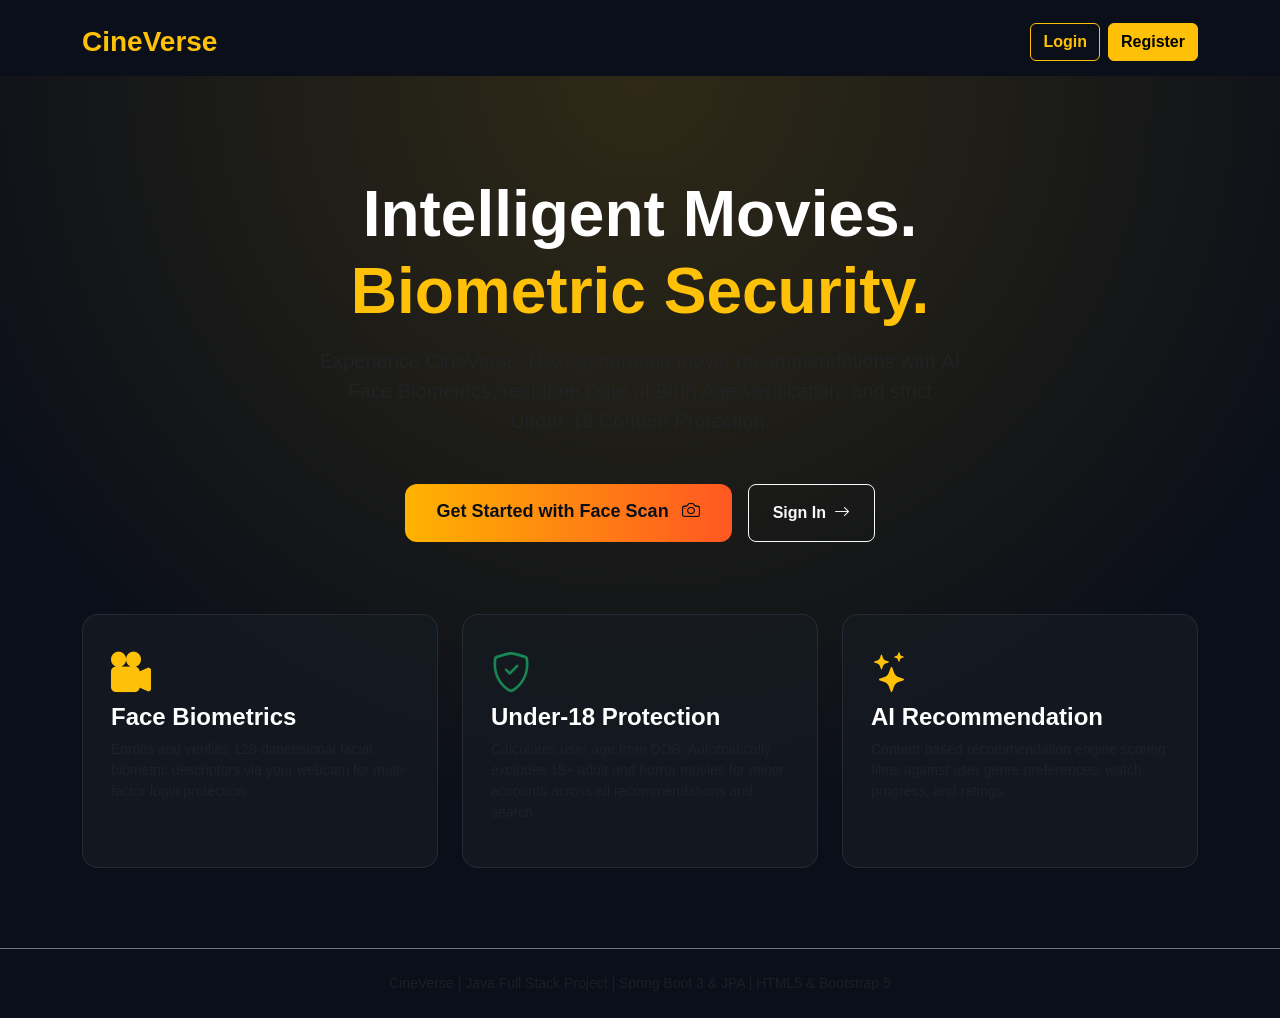
==== src/main/resources/static/index.html @ b114fef0 "Add complete PWA install support and mobile app manifest tags across all pages" ====
<!DOCTYPE html>
<html lang="en">
<head>
<meta charset="UTF-8">
<meta name="viewport" content="width=device-width, initial-scale=1.0">
<title>CineVerse - AI Movie Recommendation System</title>
<link rel="manifest" href="/manifest.json">
<meta name="theme-color" content="#ffc107">
<meta name="mobile-web-app-capable" content="yes">
<meta name="apple-mobile-web-app-capable" content="yes">
<meta name="apple-mobile-web-app-status-bar-style" content="black-translucent">
<meta name="apple-mobile-web-app-title" content="CineVerse">
<link rel="apple-touch-icon" href="/icons/icon-192.png">
<link href="https://cdn.jsdelivr.net/npm/bootstrap@5.3.3/dist/css/bootstrap.min.css" rel="stylesheet">
<link rel="stylesheet" href="https://cdn.jsdelivr.net/npm/bootstrap-icons@1.11.3/font/bootstrap-icons.min.css">
<style>
body {
    background: #0b0f19;
    color: #e2e8f0;
    font-family: 'Segoe UI', Arial, sans-serif;
    min-height: 100vh;
}
.hero {
    padding: 100px 20px 80px;
    background: radial-gradient(circle at top, rgba(255, 193, 7, 0.15), transparent 70%);
}
.feature-card {
    background: rgba(22, 27, 34, 0.8);
    border: 1px solid rgba(255, 255, 255, 0.08);
    border-radius: 16px;
    padding: 28px;
    transition: transform 0.3s;
    height: 100%;
}
.feature-card:hover {
    transform: translateY(-6px);
    border-color: rgba(255, 193, 7, 0.4);
}
.btn-hero {
    background: linear-gradient(90deg, #ffb300, #ff5722);
    border: none;
    color: #0b0f19;
    font-weight: bold;
    padding: 14px 32px;
    border-radius: 12px;
    font-size: 18px;
}
.btn-hero:hover {
    color: #000;
    box-shadow: 0 0 25px rgba(255, 193, 7, 0.5);
}
</style>
</head>
<body>

<nav class="navbar navbar-expand-lg navbar-dark bg-transparent pt-3">
    <div class="container">
        <a class="navbar-brand text-warning fw-bold fs-3" href="#"> CineVerse</a>
        <div class="d-flex gap-2">
            <a href="login.html" class="btn btn-outline-warning fw-bold">Login</a>
            <a href="register.html" class="btn btn-warning fw-bold">Register</a>
        </div>
    </div>
</nav>

<div class="hero text-center">
    <div class="container">
        <h1 class="display-3 fw-bold text-white mb-3">
            Intelligent Movies. <br><span class="text-warning">Biometric Security.</span>
        </h1>
        <p class="lead text-muted mx-auto mb-5" style="max-width: 650px;">
            Experience CineVerse: Next-generation movie recommendations with <strong>AI Face Biometrics</strong>, real-time <strong>Date of Birth Age Verification</strong>, and strict <strong>Under-18 Content Protection</strong>.
        </p>

        <div class="d-flex justify-content-center gap-3 mb-5">
            <a href="register.html" class="btn btn-hero">
                Get Started with Face Scan <i class="bi bi-camera ms-2"></i>
            </a>
            <a href="login.html" class="btn btn-outline-light px-4 py-3 rounded-3 fw-bold">
                Sign In <i class="bi bi-arrow-right ms-1"></i>
            </a>
        </div>

        <div class="row g-4 text-start mt-4">
            <div class="col-md-4">
                <div class="feature-card">
                    <i class="bi bi-camera-reels-fill text-warning fs-1 mb-3"></i>
                    <h4 class="text-white fw-bold">Face Biometrics</h4>
                    <p class="text-muted small">
                        Enrolls and verifies 128-dimensional facial biometric descriptors via your webcam for multi-factor login protection.
                    </p>
                </div>
            </div>
            <div class="col-md-4">
                <div class="feature-card">
                    <i class="bi bi-shield-check text-success fs-1 mb-3"></i>
                    <h4 class="text-white fw-bold">Under-18 Protection</h4>
                    <p class="text-muted small">
                        Calculates user age from DOB. Automatically excludes 18+ adult and horror movies for minor accounts across all recommendations and search.
                    </p>
                </div>
            </div>
            <div class="col-md-4">
                <div class="feature-card">
                    <i class="bi bi-stars text-warning fs-1 mb-3"></i>
                    <h4 class="text-white fw-bold">AI Recommendation</h4>
                    <p class="text-muted small">
                        Content-based recommendation engine scoring films against user genre preferences, watch progress, and ratings.
                    </p>
                </div>
            </div>
        </div>

    </div>
</div>

<footer class="text-center py-4 border-top border-secondary text-muted small">
    CineVerse | Java Full Stack Project | Spring Boot 3 & JPA | HTML5 & Bootstrap 5
</footer>

<script src="/js/pwa-install.js"></script>
</body>
</html>
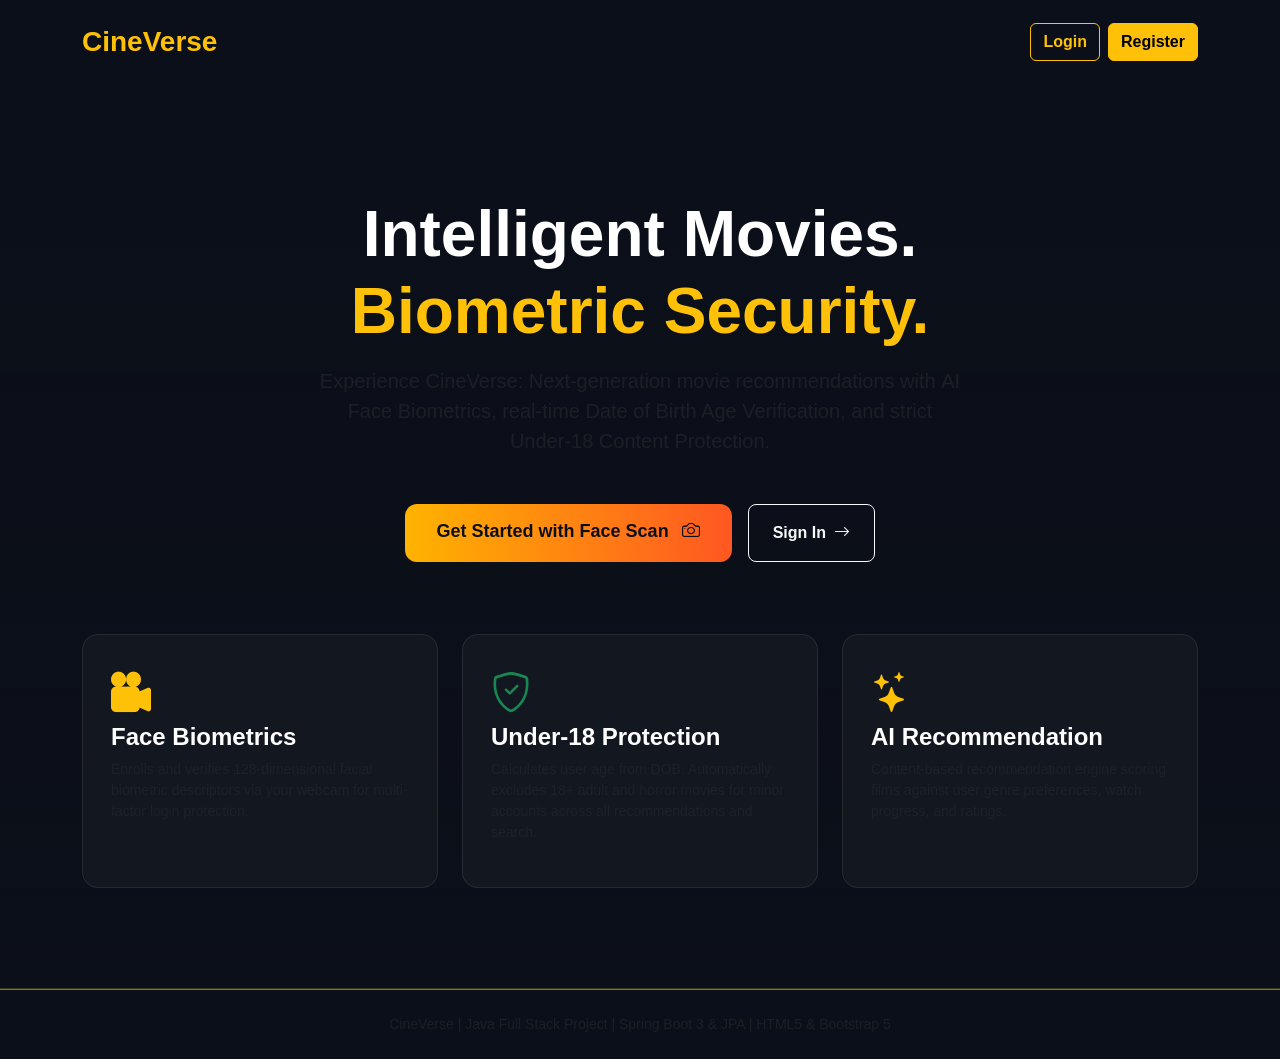
==== commit fb4cedaa: "Add cinematic movie collage background to Landing, Login, Register, and Dashboard pages" ====
--- a/src/main/resources/static/index.html
+++ b/src/main/resources/static/index.html
@@ -21,8 +21,11 @@
     min-height: 100vh;
 }
 .hero {
-    padding: 100px 20px 80px;
-    background: radial-gradient(circle at top, rgba(255, 193, 7, 0.15), transparent 70%);
+    position: relative;
+    padding: 120px 20px 100px;
+    background: linear-gradient(180deg, rgba(11, 15, 25, 0.78) 0%, rgba(11, 15, 25, 0.88) 60%, #0b0f19 100%),
+                url('/images/movie-collage-bg.jpg') center/cover no-repeat;
+    border-bottom: 1px solid rgba(255, 193, 7, 0.2);
 }
 .feature-card {
     background: rgba(22, 27, 34, 0.8);
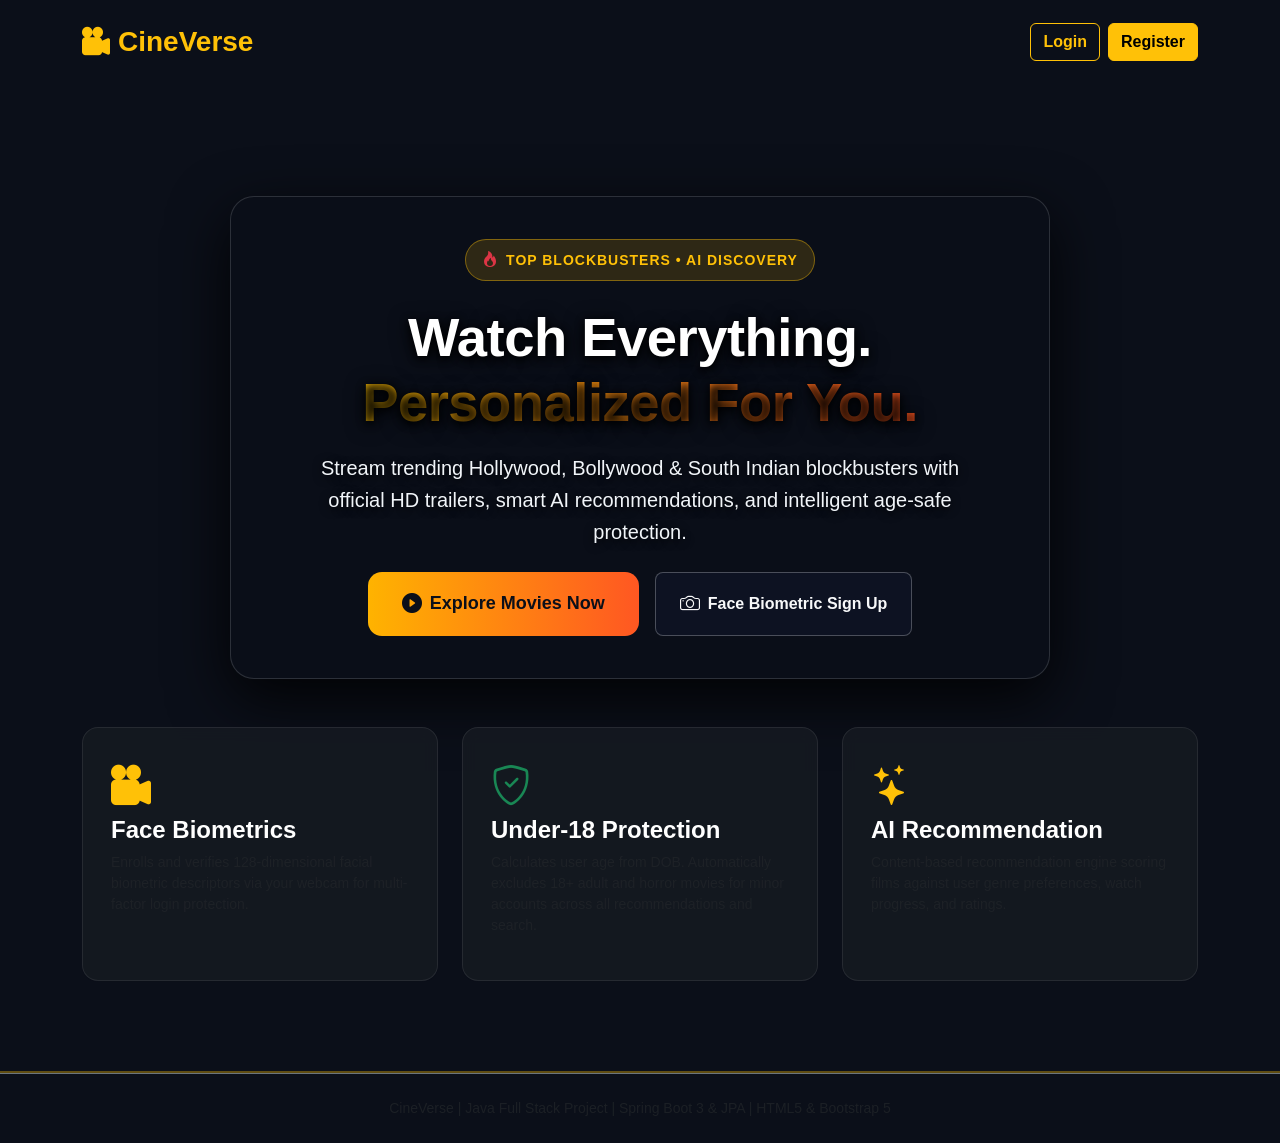
==== commit 0cc3114f: "Make movie collage background unblurred and update hero headline to matching streaming copy" ====
--- a/src/main/resources/static/index.html
+++ b/src/main/resources/static/index.html
@@ -22,18 +22,68 @@
 }
 .hero {
     position: relative;
-    padding: 120px 20px 100px;
-    background: linear-gradient(180deg, rgba(11, 15, 25, 0.78) 0%, rgba(11, 15, 25, 0.88) 60%, #0b0f19 100%),
-                url('/images/movie-collage-bg.jpg') center/cover no-repeat;
-    border-bottom: 1px solid rgba(255, 193, 7, 0.2);
+    padding: 120px 20px 90px;
+    background-image: url('/images/movie-collage-bg.jpg');
+    background-size: cover;
+    background-position: center top;
+    background-repeat: no-repeat;
+    border-bottom: 2px solid rgba(255, 193, 7, 0.35);
+}
+.hero::before {
+    content: '';
+    position: absolute;
+    top: 0;
+    left: 0;
+    right: 0;
+    bottom: 0;
+    background: linear-gradient(
+        180deg, 
+        rgba(11, 15, 25, 0.50) 0%, 
+        rgba(11, 15, 25, 0.30) 40%, 
+        rgba(11, 15, 25, 0.65) 80%, 
+        rgba(11, 15, 25, 0.98) 100%
+    );
+    z-index: 1;
+}
+.hero .container {
+    position: relative;
+    z-index: 2;
+}
+.hero-content-box {
+    max-width: 820px;
+    background: rgba(11, 15, 25, 0.70);
+    padding: 42px 28px;
+    border-radius: 24px;
+    border: 1px solid rgba(255, 255, 255, 0.14);
+    box-shadow: 0 20px 60px rgba(0, 0, 0, 0.85);
+    margin: 0 auto;
+}
+.hero-title {
+    font-size: 3.4rem;
+    font-weight: 900;
+    letter-spacing: -0.5px;
+    text-shadow: 0 4px 20px rgba(0, 0, 0, 0.9), 0 2px 8px #000;
+}
+.text-gradient {
+    background: linear-gradient(90deg, #ffc107, #ff5722);
+    -webkit-background-clip: text;
+    -webkit-text-fill-color: transparent;
+}
+.hero-subtitle {
+    color: #f1f5f9 !important;
+    font-size: 1.25rem;
+    line-height: 1.6;
+    text-shadow: 0 2px 10px rgba(0, 0, 0, 0.95);
+    max-width: 680px;
 }
 .feature-card {
-    background: rgba(22, 27, 34, 0.8);
+    background: rgba(22, 27, 34, 0.85);
     border: 1px solid rgba(255, 255, 255, 0.08);
     border-radius: 16px;
     padding: 28px;
     transition: transform 0.3s;
     height: 100%;
+    backdrop-filter: blur(8px);
 }
 .feature-card:hover {
     transform: translateY(-6px);
@@ -44,21 +94,25 @@
     border: none;
     color: #0b0f19;
     font-weight: bold;
-    padding: 14px 32px;
-    border-radius: 12px;
+    padding: 14px 34px;
+    border-radius: 14px;
     font-size: 18px;
+    transition: all 0.3s;
 }
 .btn-hero:hover {
     color: #000;
-    box-shadow: 0 0 25px rgba(255, 193, 7, 0.5);
+    box-shadow: 0 0 30px rgba(255, 193, 7, 0.6);
+    transform: scale(1.03);
 }
 </style>
 </head>
 <body>
 
-<nav class="navbar navbar-expand-lg navbar-dark bg-transparent pt-3">
+<nav class="navbar navbar-expand-lg navbar-dark bg-transparent pt-3" style="position: relative; z-index: 10;">
     <div class="container">
-        <a class="navbar-brand text-warning fw-bold fs-3" href="#"> CineVerse</a>
+        <a class="navbar-brand text-warning fw-bold fs-3" href="dashboard.html">
+            <i class="bi bi-camera-reels-fill me-2"></i>CineVerse
+        </a>
         <div class="d-flex gap-2">
             <a href="login.html" class="btn btn-outline-warning fw-bold">Login</a>
             <a href="register.html" class="btn btn-warning fw-bold">Register</a>
@@ -68,20 +122,28 @@
 
 <div class="hero text-center">
     <div class="container">
-        <h1 class="display-3 fw-bold text-white mb-3">
-            Intelligent Movies. <br><span class="text-warning">Biometric Security.</span>
-        </h1>
-        <p class="lead text-muted mx-auto mb-5" style="max-width: 650px;">
-            Experience CineVerse: Next-generation movie recommendations with <strong>AI Face Biometrics</strong>, real-time <strong>Date of Birth Age Verification</strong>, and strict <strong>Under-18 Content Protection</strong>.
-        </p>
+        <div class="hero-content-box">
+            <div class="d-inline-flex align-items-center gap-2 px-3 py-2 rounded-pill mb-4" style="background: rgba(255, 193, 7, 0.15); border: 1px solid rgba(255, 193, 7, 0.4);">
+                <i class="bi bi-fire text-danger"></i>
+                <span class="text-warning fw-bold small text-uppercase" style="letter-spacing: 1px;">Top Blockbusters &bull; AI Discovery</span>
+            </div>
 
-        <div class="d-flex justify-content-center gap-3 mb-5">
-            <a href="register.html" class="btn btn-hero">
-                Get Started with Face Scan <i class="bi bi-camera ms-2"></i>
-            </a>
-            <a href="login.html" class="btn btn-outline-light px-4 py-3 rounded-3 fw-bold">
-                Sign In <i class="bi bi-arrow-right ms-1"></i>
-            </a>
+            <h1 class="hero-title text-white mb-3">
+                Watch Everything. <br><span class="text-gradient">Personalized For You.</span>
+            </h1>
+
+            <p class="lead hero-subtitle mx-auto mb-4">
+                Stream trending Hollywood, Bollywood &amp; South Indian blockbusters with official HD trailers, smart AI recommendations, and intelligent age-safe protection.
+            </p>
+
+            <div class="d-flex justify-content-center gap-3 flex-wrap">
+                <a href="dashboard.html" class="btn btn-hero d-flex align-items-center gap-2">
+                    <i class="bi bi-play-circle-fill fs-5"></i> Explore Movies Now
+                </a>
+                <a href="register.html" class="btn btn-outline-light px-4 py-3 rounded-3 fw-bold d-flex align-items-center gap-2" style="background: rgba(15, 23, 42, 0.6); border-color: rgba(255, 255, 255, 0.25);">
+                    <i class="bi bi-camera fs-5"></i> Face Biometric Sign Up
+                </a>
+            </div>
         </div>
 
         <div class="row g-4 text-start mt-4">
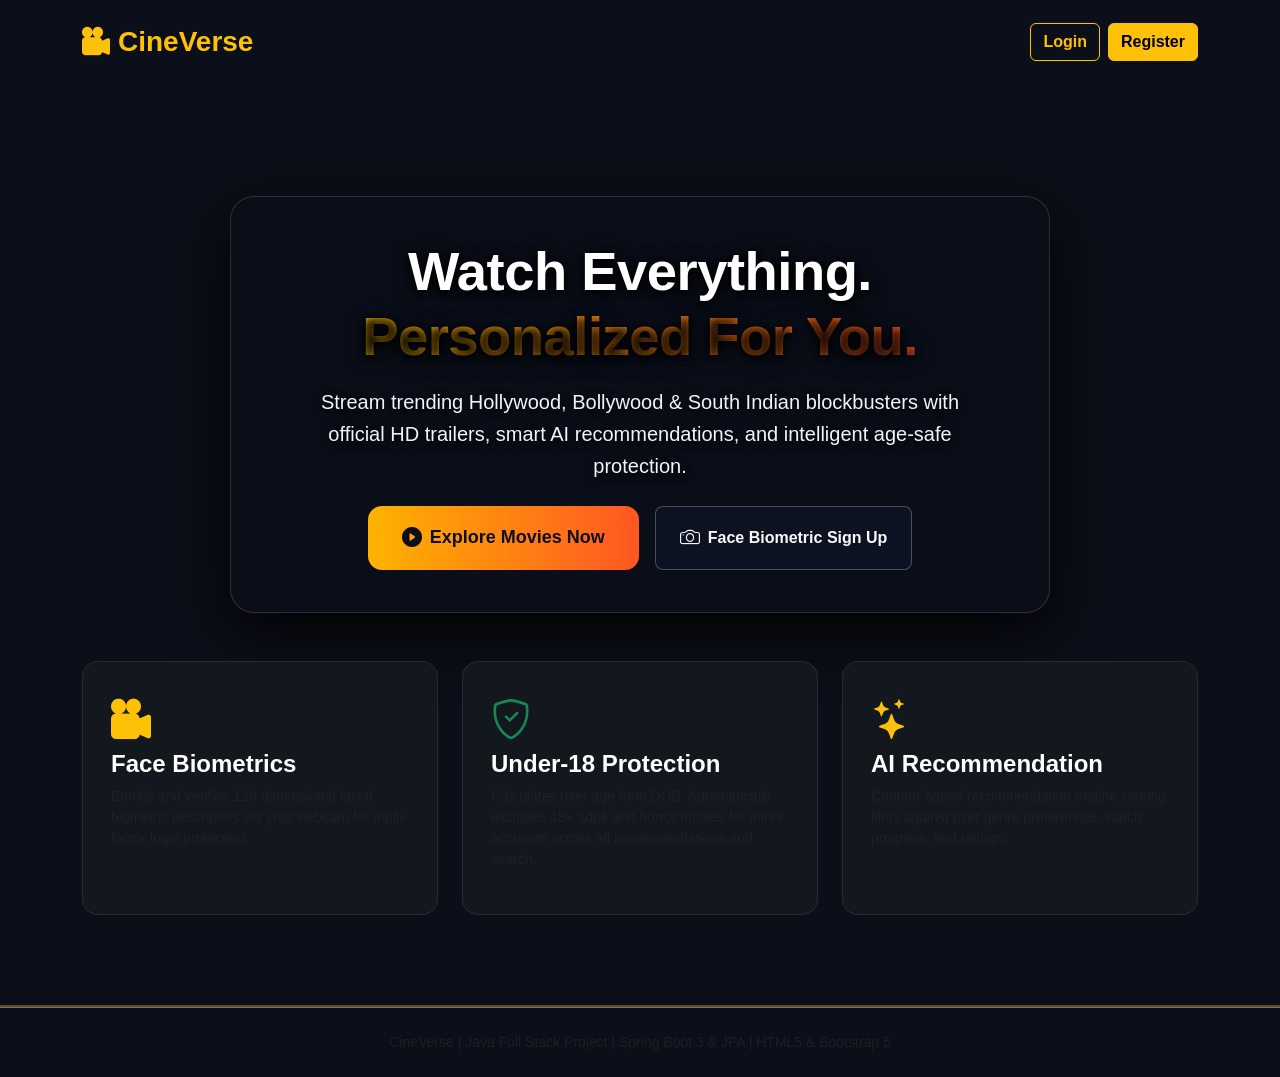
==== commit 8b0f5c6f: "remove AI Discovery badge above title" ====
--- a/src/main/resources/static/index.html
+++ b/src/main/resources/static/index.html
@@ -123,11 +123,6 @@
 <div class="hero text-center">
     <div class="container">
         <div class="hero-content-box">
-            <div class="d-inline-flex align-items-center gap-2 px-3 py-2 rounded-pill mb-4" style="background: rgba(255, 193, 7, 0.15); border: 1px solid rgba(255, 193, 7, 0.4);">
-                <i class="bi bi-fire text-danger"></i>
-                <span class="text-warning fw-bold small text-uppercase" style="letter-spacing: 1px;">Top Blockbusters &bull; AI Discovery</span>
-            </div>
-
             <h1 class="hero-title text-white mb-3">
                 Watch Everything. <br><span class="text-gradient">Personalized For You.</span>
             </h1>
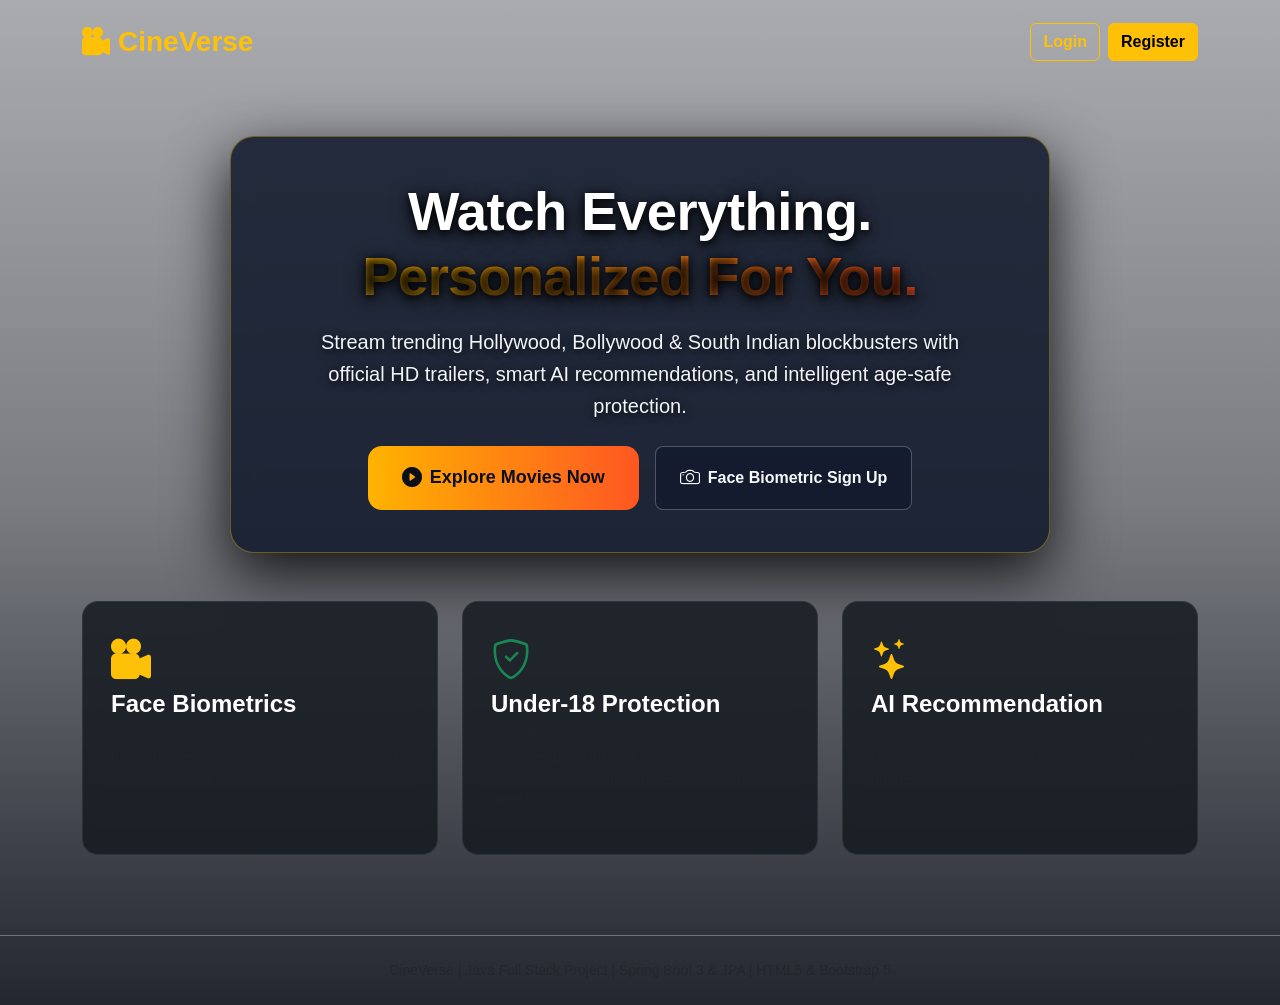
==== commit aabd3d96: "fix: apply crisp movie collage background across full index page body" ====
--- a/src/main/resources/static/index.html
+++ b/src/main/resources/static/index.html
@@ -15,35 +15,15 @@
 <link rel="stylesheet" href="https://cdn.jsdelivr.net/npm/bootstrap-icons@1.11.3/font/bootstrap-icons.min.css">
 <style>
 body {
-    background: #0b0f19;
+    min-height: 100vh;
+    background: linear-gradient(180deg, rgba(11, 15, 25, 0.35) 0%, rgba(11, 15, 25, 0.55) 50%, rgba(11, 15, 25, 0.90) 100%),
+                url('/images/movie-collage-bg.jpg') center top / cover fixed no-repeat;
     color: #e2e8f0;
     font-family: 'Segoe UI', Arial, sans-serif;
-    min-height: 100vh;
 }
 .hero {
     position: relative;
-    padding: 120px 20px 90px;
-    background-image: url('/images/movie-collage-bg.jpg');
-    background-size: cover;
-    background-position: center top;
-    background-repeat: no-repeat;
-    border-bottom: 2px solid rgba(255, 193, 7, 0.35);
-}
-.hero::before {
-    content: '';
-    position: absolute;
-    top: 0;
-    left: 0;
-    right: 0;
-    bottom: 0;
-    background: linear-gradient(
-        180deg, 
-        rgba(11, 15, 25, 0.50) 0%, 
-        rgba(11, 15, 25, 0.30) 40%, 
-        rgba(11, 15, 25, 0.65) 80%, 
-        rgba(11, 15, 25, 0.98) 100%
-    );
-    z-index: 1;
+    padding: 60px 20px 80px;
 }
 .hero .container {
     position: relative;
@@ -51,10 +31,11 @@
 }
 .hero-content-box {
     max-width: 820px;
-    background: rgba(11, 15, 25, 0.70);
+    background: rgba(15, 23, 42, 0.85);
+    backdrop-filter: blur(12px);
     padding: 42px 28px;
     border-radius: 24px;
-    border: 1px solid rgba(255, 255, 255, 0.14);
+    border: 1px solid rgba(255, 193, 7, 0.35);
     box-shadow: 0 20px 60px rgba(0, 0, 0, 0.85);
     margin: 0 auto;
 }
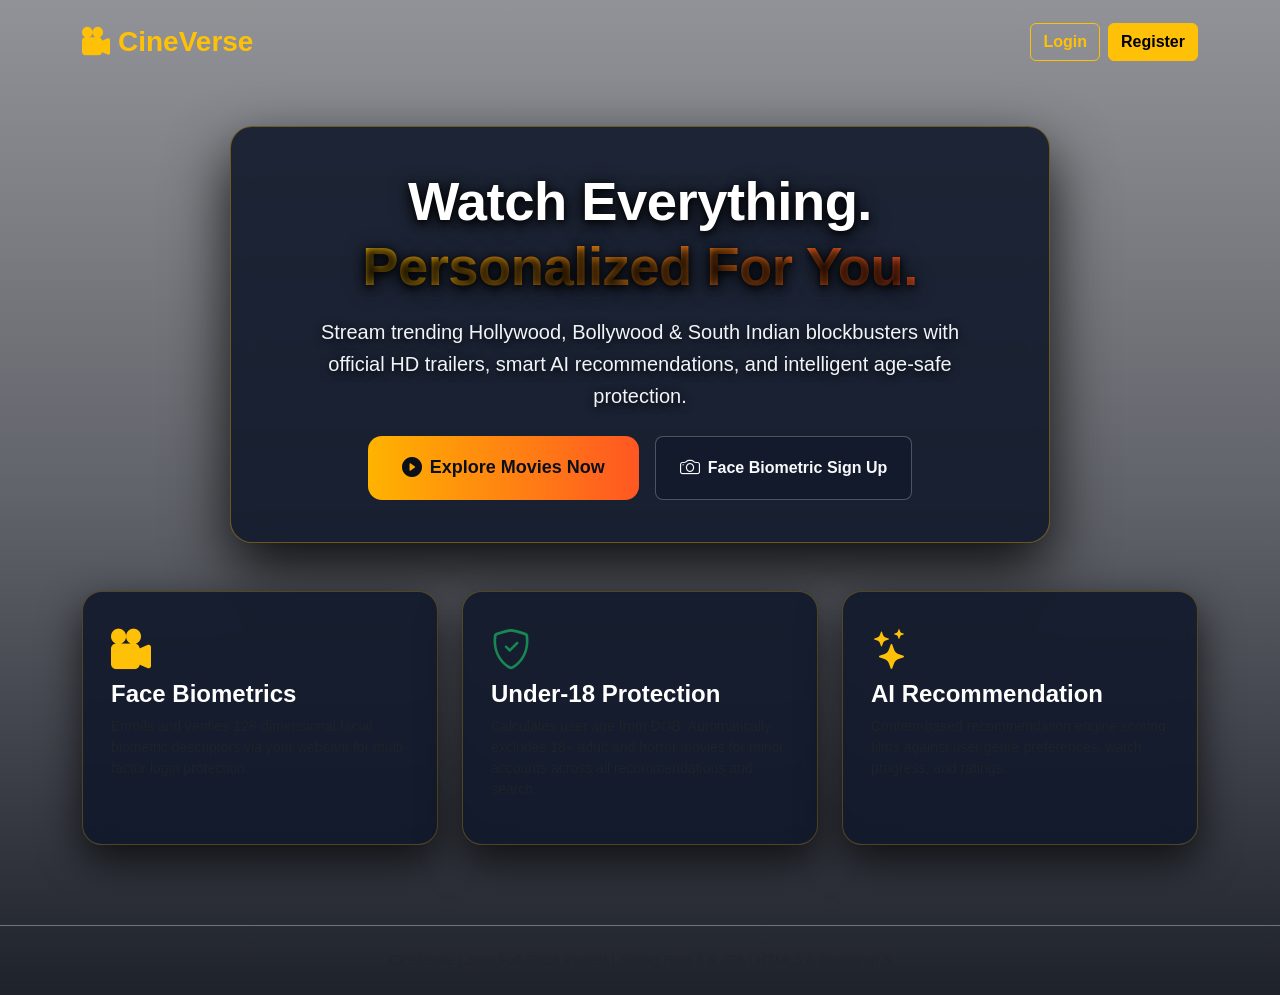
==== commit 00b53932: "fix: match exact register page background in index.html" ====
--- a/src/main/resources/static/index.html
+++ b/src/main/resources/static/index.html
@@ -16,14 +16,14 @@
 <style>
 body {
     min-height: 100vh;
-    background: linear-gradient(180deg, rgba(11, 15, 25, 0.35) 0%, rgba(11, 15, 25, 0.55) 50%, rgba(11, 15, 25, 0.90) 100%),
+    background: linear-gradient(180deg, rgba(11, 15, 25, 0.45) 0%, rgba(11, 15, 25, 0.65) 50%, rgba(11, 15, 25, 0.92) 100%),
                 url('/images/movie-collage-bg.jpg') center top / cover fixed no-repeat;
     color: #e2e8f0;
     font-family: 'Segoe UI', Arial, sans-serif;
 }
 .hero {
     position: relative;
-    padding: 60px 20px 80px;
+    padding: 50px 20px 80px;
 }
 .hero .container {
     position: relative;
@@ -31,12 +31,12 @@
 }
 .hero-content-box {
     max-width: 820px;
-    background: rgba(15, 23, 42, 0.85);
+    background: rgba(15, 23, 42, 0.88);
     backdrop-filter: blur(12px);
     padding: 42px 28px;
-    border-radius: 24px;
+    border-radius: 22px;
     border: 1px solid rgba(255, 193, 7, 0.35);
-    box-shadow: 0 20px 60px rgba(0, 0, 0, 0.85);
+    box-shadow: 0 25px 60px rgba(0, 0, 0, 0.85);
     margin: 0 auto;
 }
 .hero-title {
@@ -58,17 +58,18 @@
     max-width: 680px;
 }
 .feature-card {
-    background: rgba(22, 27, 34, 0.85);
-    border: 1px solid rgba(255, 255, 255, 0.08);
-    border-radius: 16px;
+    background: rgba(15, 23, 42, 0.88);
+    border: 1px solid rgba(255, 193, 7, 0.25);
+    border-radius: 20px;
     padding: 28px;
     transition: transform 0.3s;
     height: 100%;
-    backdrop-filter: blur(8px);
+    backdrop-filter: blur(12px);
+    box-shadow: 0 15px 40px rgba(0, 0, 0, 0.7);
 }
 .feature-card:hover {
     transform: translateY(-6px);
-    border-color: rgba(255, 193, 7, 0.4);
+    border-color: rgba(255, 193, 7, 0.6);
 }
 .btn-hero {
     background: linear-gradient(90deg, #ffb300, #ff5722);
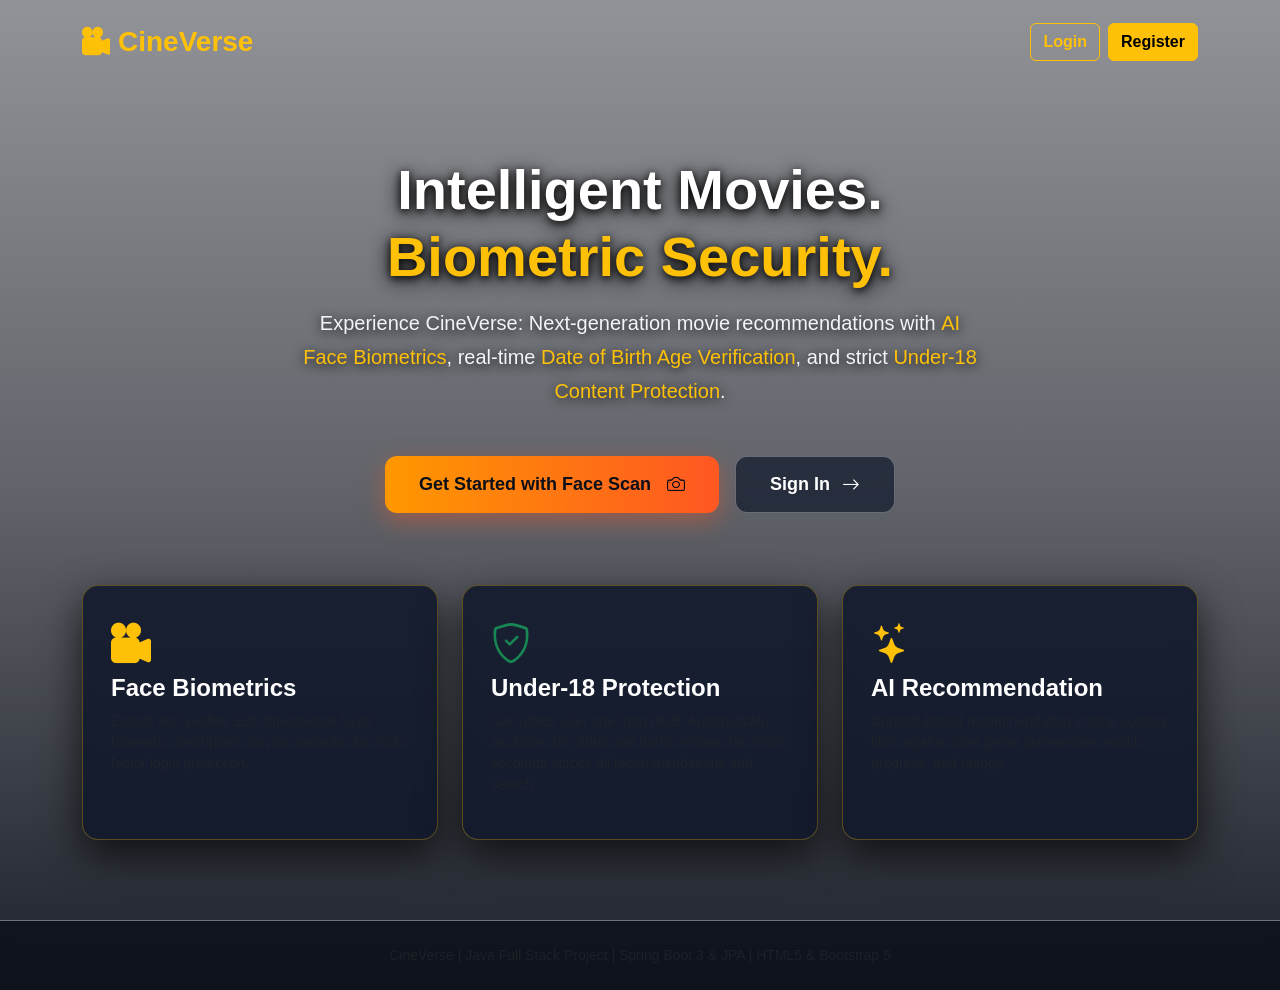
==== commit 5689201f: "restore user's exact Intelligent Movies layout with crisp movie collage background" ====
--- a/src/main/resources/static/index.html
+++ b/src/main/resources/static/index.html
@@ -22,47 +22,28 @@
     font-family: 'Segoe UI', Arial, sans-serif;
 }
 .hero {
+    padding: 80px 20px 80px;
     position: relative;
-    padding: 50px 20px 80px;
-}
-.hero .container {
-    position: relative;
-    z-index: 2;
-}
-.hero-content-box {
-    max-width: 820px;
-    background: rgba(15, 23, 42, 0.88);
-    backdrop-filter: blur(12px);
-    padding: 42px 28px;
-    border-radius: 22px;
-    border: 1px solid rgba(255, 193, 7, 0.35);
-    box-shadow: 0 25px 60px rgba(0, 0, 0, 0.85);
-    margin: 0 auto;
+    background: transparent;
 }
 .hero-title {
-    font-size: 3.4rem;
+    font-size: 3.5rem;
     font-weight: 900;
-    letter-spacing: -0.5px;
-    text-shadow: 0 4px 20px rgba(0, 0, 0, 0.9), 0 2px 8px #000;
-}
-.text-gradient {
-    background: linear-gradient(90deg, #ffc107, #ff5722);
-    -webkit-background-clip: text;
-    -webkit-text-fill-color: transparent;
+    text-shadow: 0 4px 20px rgba(0, 0, 0, 0.95), 0 2px 8px #000;
 }
 .hero-subtitle {
     color: #f1f5f9 !important;
     font-size: 1.25rem;
-    line-height: 1.6;
-    text-shadow: 0 2px 10px rgba(0, 0, 0, 0.95);
+    line-height: 1.7;
+    text-shadow: 0 2px 12px rgba(0, 0, 0, 0.95);
     max-width: 680px;
 }
 .feature-card {
-    background: rgba(15, 23, 42, 0.88);
-    border: 1px solid rgba(255, 193, 7, 0.25);
-    border-radius: 20px;
+    background: rgba(15, 23, 42, 0.85);
+    border: 1px solid rgba(255, 193, 7, 0.3);
+    border-radius: 16px;
     padding: 28px;
-    transition: transform 0.3s;
+    transition: transform 0.3s, border-color 0.3s;
     height: 100%;
     backdrop-filter: blur(12px);
     box-shadow: 0 15px 40px rgba(0, 0, 0, 0.7);
@@ -72,19 +53,42 @@
     border-color: rgba(255, 193, 7, 0.6);
 }
 .btn-hero {
-    background: linear-gradient(90deg, #ffb300, #ff5722);
+    background: linear-gradient(90deg, #ff9800, #ff5722);
     border: none;
     color: #0b0f19;
     font-weight: bold;
     padding: 14px 34px;
-    border-radius: 14px;
+    border-radius: 12px;
     font-size: 18px;
+    display: inline-flex;
+    align-items: center;
+    gap: 8px;
+    box-shadow: 0 8px 25px rgba(255, 87, 34, 0.4);
     transition: all 0.3s;
 }
 .btn-hero:hover {
-    color: #000;
-    box-shadow: 0 0 30px rgba(255, 193, 7, 0.6);
-    transform: scale(1.03);
+    color: #fff;
+    transform: translateY(-2px);
+    box-shadow: 0 12px 30px rgba(255, 87, 34, 0.6);
+}
+.btn-signin {
+    background: rgba(15, 23, 42, 0.7);
+    border: 1px solid rgba(255, 255, 255, 0.3);
+    color: #ffffff;
+    font-weight: bold;
+    padding: 14px 34px;
+    border-radius: 12px;
+    font-size: 18px;
+    display: inline-flex;
+    align-items: center;
+    gap: 8px;
+    backdrop-filter: blur(8px);
+    transition: all 0.3s;
+}
+.btn-signin:hover {
+    color: #ffc107;
+    border-color: #ffc107;
+    background: rgba(15, 23, 42, 0.9);
 }
 </style>
 </head>
@@ -104,23 +108,20 @@
 
 <div class="hero text-center">
     <div class="container">
-        <div class="hero-content-box">
-            <h1 class="hero-title text-white mb-3">
-                Watch Everything. <br><span class="text-gradient">Personalized For You.</span>
-            </h1>
+        <h1 class="hero-title text-white mb-3">
+            Intelligent Movies. <br><span class="text-warning">Biometric Security.</span>
+        </h1>
+        <p class="lead hero-subtitle mx-auto mb-5">
+            Experience CineVerse: Next-generation movie recommendations with <strong class="text-warning">AI Face Biometrics</strong>, real-time <strong class="text-warning">Date of Birth Age Verification</strong>, and strict <strong class="text-warning">Under-18 Content Protection</strong>.
+        </p>
 
-            <p class="lead hero-subtitle mx-auto mb-4">
-                Stream trending Hollywood, Bollywood &amp; South Indian blockbusters with official HD trailers, smart AI recommendations, and intelligent age-safe protection.
-            </p>
-
-            <div class="d-flex justify-content-center gap-3 flex-wrap">
-                <a href="dashboard.html" class="btn btn-hero d-flex align-items-center gap-2">
-                    <i class="bi bi-play-circle-fill fs-5"></i> Explore Movies Now
-                </a>
-                <a href="register.html" class="btn btn-outline-light px-4 py-3 rounded-3 fw-bold d-flex align-items-center gap-2" style="background: rgba(15, 23, 42, 0.6); border-color: rgba(255, 255, 255, 0.25);">
-                    <i class="bi bi-camera fs-5"></i> Face Biometric Sign Up
-                </a>
-            </div>
+        <div class="d-flex justify-content-center gap-3 mb-5 flex-wrap">
+            <a href="register.html" class="btn btn-hero">
+                Get Started with Face Scan <i class="bi bi-camera ms-2"></i>
+            </a>
+            <a href="login.html" class="btn btn-signin">
+                Sign In <i class="bi bi-arrow-right ms-1"></i>
+            </a>
         </div>
 
         <div class="row g-4 text-start mt-4">
@@ -156,7 +157,7 @@
     </div>
 </div>
 
-<footer class="text-center py-4 border-top border-secondary text-muted small">
+<footer class="text-center py-4 border-top border-secondary text-muted small" style="background: rgba(11, 15, 25, 0.8); backdrop-filter: blur(8px);">
     CineVerse | Java Full Stack Project | Spring Boot 3 & JPA | HTML5 & Bootstrap 5
 </footer>
 
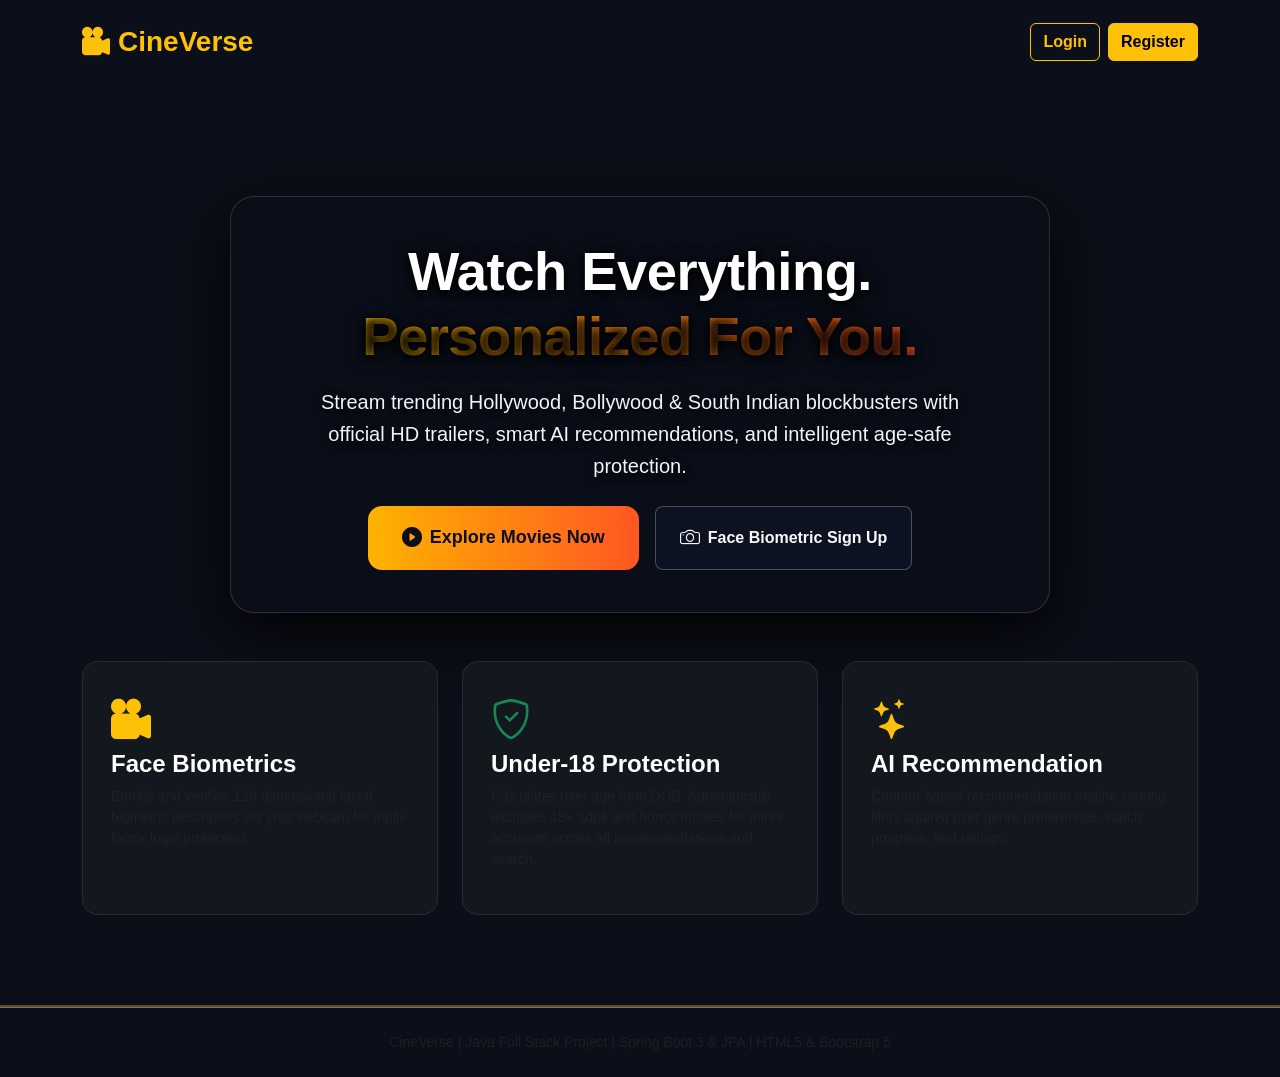
==== commit 96594c9e: "keep screenshot layout, font and background, remove AI Discovery badge" ====
--- a/src/main/resources/static/index.html
+++ b/src/main/resources/static/index.html
@@ -15,80 +15,94 @@
 <link rel="stylesheet" href="https://cdn.jsdelivr.net/npm/bootstrap-icons@1.11.3/font/bootstrap-icons.min.css">
 <style>
 body {
-    min-height: 100vh;
-    background: linear-gradient(180deg, rgba(11, 15, 25, 0.45) 0%, rgba(11, 15, 25, 0.65) 50%, rgba(11, 15, 25, 0.92) 100%),
-                url('/images/movie-collage-bg.jpg') center top / cover fixed no-repeat;
+    background: #0b0f19;
     color: #e2e8f0;
     font-family: 'Segoe UI', Arial, sans-serif;
+    min-height: 100vh;
 }
 .hero {
-    padding: 80px 20px 80px;
     position: relative;
-    background: transparent;
+    padding: 120px 20px 90px;
+    background-image: url('/images/movie-collage-bg.jpg');
+    background-size: cover;
+    background-position: center top;
+    background-repeat: no-repeat;
+    border-bottom: 2px solid rgba(255, 193, 7, 0.35);
+}
+.hero::before {
+    content: '';
+    position: absolute;
+    top: 0;
+    left: 0;
+    right: 0;
+    bottom: 0;
+    background: linear-gradient(
+        180deg, 
+        rgba(11, 15, 25, 0.50) 0%, 
+        rgba(11, 15, 25, 0.30) 40%, 
+        rgba(11, 15, 25, 0.65) 80%, 
+        rgba(11, 15, 25, 0.98) 100%
+    );
+    z-index: 1;
+}
+.hero .container {
+    position: relative;
+    z-index: 2;
+}
+.hero-content-box {
+    max-width: 820px;
+    background: rgba(11, 15, 25, 0.70);
+    padding: 42px 28px;
+    border-radius: 24px;
+    border: 1px solid rgba(255, 255, 255, 0.14);
+    box-shadow: 0 20px 60px rgba(0, 0, 0, 0.85);
+    margin: 0 auto;
 }
 .hero-title {
-    font-size: 3.5rem;
+    font-size: 3.4rem;
     font-weight: 900;
-    text-shadow: 0 4px 20px rgba(0, 0, 0, 0.95), 0 2px 8px #000;
+    letter-spacing: -0.5px;
+    text-shadow: 0 4px 20px rgba(0, 0, 0, 0.9), 0 2px 8px #000;
+}
+.text-gradient {
+    background: linear-gradient(90deg, #ffc107, #ff5722);
+    -webkit-background-clip: text;
+    -webkit-text-fill-color: transparent;
 }
 .hero-subtitle {
     color: #f1f5f9 !important;
     font-size: 1.25rem;
-    line-height: 1.7;
-    text-shadow: 0 2px 12px rgba(0, 0, 0, 0.95);
+    line-height: 1.6;
+    text-shadow: 0 2px 10px rgba(0, 0, 0, 0.95);
     max-width: 680px;
 }
 .feature-card {
-    background: rgba(15, 23, 42, 0.85);
-    border: 1px solid rgba(255, 193, 7, 0.3);
+    background: rgba(22, 27, 34, 0.85);
+    border: 1px solid rgba(255, 255, 255, 0.08);
     border-radius: 16px;
     padding: 28px;
-    transition: transform 0.3s, border-color 0.3s;
+    transition: transform 0.3s;
     height: 100%;
-    backdrop-filter: blur(12px);
-    box-shadow: 0 15px 40px rgba(0, 0, 0, 0.7);
+    backdrop-filter: blur(8px);
 }
 .feature-card:hover {
     transform: translateY(-6px);
-    border-color: rgba(255, 193, 7, 0.6);
+    border-color: rgba(255, 193, 7, 0.4);
 }
 .btn-hero {
-    background: linear-gradient(90deg, #ff9800, #ff5722);
+    background: linear-gradient(90deg, #ffb300, #ff5722);
     border: none;
     color: #0b0f19;
     font-weight: bold;
     padding: 14px 34px;
-    border-radius: 12px;
+    border-radius: 14px;
     font-size: 18px;
-    display: inline-flex;
-    align-items: center;
-    gap: 8px;
-    box-shadow: 0 8px 25px rgba(255, 87, 34, 0.4);
     transition: all 0.3s;
 }
 .btn-hero:hover {
-    color: #fff;
-    transform: translateY(-2px);
-    box-shadow: 0 12px 30px rgba(255, 87, 34, 0.6);
-}
-.btn-signin {
-    background: rgba(15, 23, 42, 0.7);
-    border: 1px solid rgba(255, 255, 255, 0.3);
-    color: #ffffff;
-    font-weight: bold;
-    padding: 14px 34px;
-    border-radius: 12px;
-    font-size: 18px;
-    display: inline-flex;
-    align-items: center;
-    gap: 8px;
-    backdrop-filter: blur(8px);
-    transition: all 0.3s;
-}
-.btn-signin:hover {
-    color: #ffc107;
-    border-color: #ffc107;
-    background: rgba(15, 23, 42, 0.9);
+    color: #000;
+    box-shadow: 0 0 30px rgba(255, 193, 7, 0.6);
+    transform: scale(1.03);
 }
 </style>
 </head>
@@ -108,20 +122,23 @@
 
 <div class="hero text-center">
     <div class="container">
-        <h1 class="hero-title text-white mb-3">
-            Intelligent Movies. <br><span class="text-warning">Biometric Security.</span>
-        </h1>
-        <p class="lead hero-subtitle mx-auto mb-5">
-            Experience CineVerse: Next-generation movie recommendations with <strong class="text-warning">AI Face Biometrics</strong>, real-time <strong class="text-warning">Date of Birth Age Verification</strong>, and strict <strong class="text-warning">Under-18 Content Protection</strong>.
-        </p>
+        <div class="hero-content-box">
+            <h1 class="hero-title text-white mb-3">
+                Watch Everything. <br><span class="text-gradient">Personalized For You.</span>
+            </h1>
 
-        <div class="d-flex justify-content-center gap-3 mb-5 flex-wrap">
-            <a href="register.html" class="btn btn-hero">
-                Get Started with Face Scan <i class="bi bi-camera ms-2"></i>
-            </a>
-            <a href="login.html" class="btn btn-signin">
-                Sign In <i class="bi bi-arrow-right ms-1"></i>
-            </a>
+            <p class="lead hero-subtitle mx-auto mb-4">
+                Stream trending Hollywood, Bollywood &amp; South Indian blockbusters with official HD trailers, smart AI recommendations, and intelligent age-safe protection.
+            </p>
+
+            <div class="d-flex justify-content-center gap-3 flex-wrap">
+                <a href="dashboard.html" class="btn btn-hero d-flex align-items-center gap-2">
+                    <i class="bi bi-play-circle-fill fs-5"></i> Explore Movies Now
+                </a>
+                <a href="register.html" class="btn btn-outline-light px-4 py-3 rounded-3 fw-bold d-flex align-items-center gap-2" style="background: rgba(15, 23, 42, 0.6); border-color: rgba(255, 255, 255, 0.25);">
+                    <i class="bi bi-camera fs-5"></i> Face Biometric Sign Up
+                </a>
+            </div>
         </div>
 
         <div class="row g-4 text-start mt-4">
@@ -157,7 +174,7 @@
     </div>
 </div>
 
-<footer class="text-center py-4 border-top border-secondary text-muted small" style="background: rgba(11, 15, 25, 0.8); backdrop-filter: blur(8px);">
+<footer class="text-center py-4 border-top border-secondary text-muted small">
     CineVerse | Java Full Stack Project | Spring Boot 3 & JPA | HTML5 & Bootstrap 5
 </footer>
 
